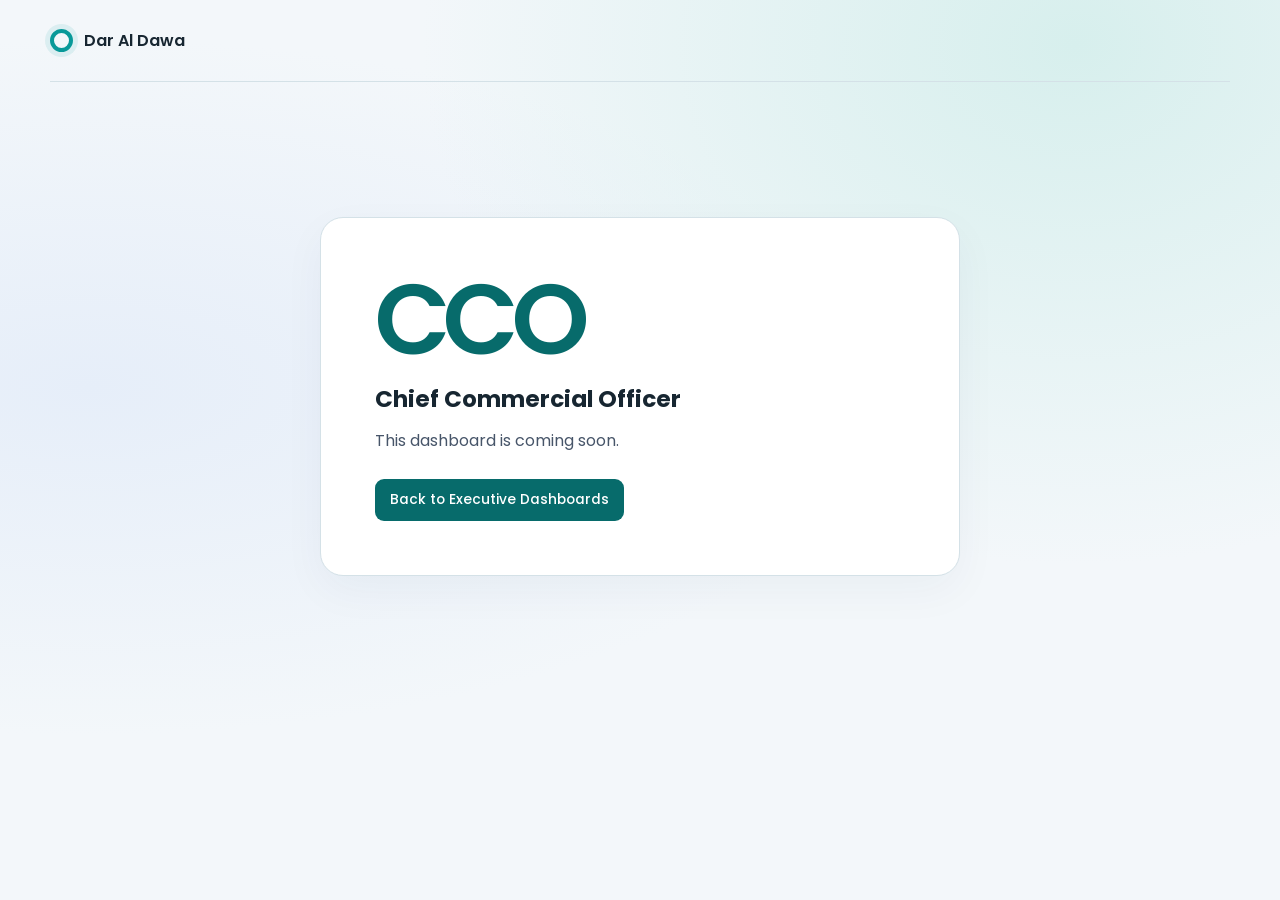
==== CCO/index.html @ ea757106 "Add executive dashboard landing page for CEO, CFO and CCO" ====
<!doctype html>
<html lang="en">
<head>
  <meta charset="utf-8">
  <meta name="viewport" content="width=device-width, initial-scale=1">
  <meta name="theme-color" content="#f3f7fa">
  <title>CCO Workspace | Dar Al Dawa</title>
  <link rel="stylesheet" href="../assets/executive.css">
</head>
<body>
  <div class="frame">
    <header class="masthead"><a class="brand" href="../">Dar Al Dawa</a></header>
    <main class="pending">
      <h1>CCO</h1>
      <h2>Chief Commercial Officer</h2>
      <p>This dashboard is coming soon.</p>
      <a class="return" href="../">Back to Executive Dashboards</a>
    </main>
  </div>
</body>
</html>
---- assets/executive.css ----
@import url('https://fonts.googleapis.com/css2?family=Poppins:wght@400;500;600;700&display=swap');

:root {
  color-scheme: light;
  font-family: Poppins, system-ui, sans-serif;
  --ink: #172631;
  --muted: #475569;
  --teal: #076b6b;
  --brand: #099999;
  --navy: #003577;
  --line: #d4e1e7;
}
* { box-sizing: border-box; }
body {
  min-height: 100vh;
  margin: 0;
  color: var(--ink);
  background: radial-gradient(ellipse at 84% 5%, #d7efed 0%, transparent 43%),
              radial-gradient(ellipse at 7% 43%, #e6eef9, transparent 48%), #f3f7fa;
}
a { color: inherit; }
a:focus-visible { outline: 3px solid var(--teal); outline-offset: 5px; }
.frame { width: min(1180px, calc(100% - 56px)); margin-inline: auto; padding-bottom: 52px; }
.masthead {
  min-height: 82px;
  display: flex;
  align-items: center;
  border-bottom: 1px solid var(--line);
}
.brand { display: inline-flex; align-items: center; gap: 11px; font-weight: 600; font-size: 1rem; text-decoration: none; }
.brand::before {
  content: "";
  width: 15px;
  height: 15px;
  border: 4px solid var(--brand);
  border-radius: 50%;
  box-shadow: 0 0 0 5px #09999919;
}
.intro { margin-block: clamp(40px, 8vh, 90px) 30px; }
h1, h2, p { margin: 0; }
.intro h1, .pending h1 {
  font-size: clamp(2.55rem, 8vw, 6.2rem);
  font-weight: 600;
  line-height: .97;
  letter-spacing: -.078em;
}
.intro h1 span { color: var(--teal); }
.intro p { color: var(--muted); margin-top: 19px; font-size: .94rem; }
.workspaces { display: grid; grid-template-columns: 1.16fr 1fr 1fr; gap: 16px; }
.workspace {
  position: relative;
  display: flex;
  min-width: 0;
  flex-direction: column;
  padding: 13px;
  overflow: hidden;
  border: 1px solid var(--line);
  border-radius: 23px;
  background: #fff;
  box-shadow: 0 15px 44px #0b34540b;
  text-decoration: none;
  transition: transform .25s ease, box-shadow .25s ease, border-color .25s ease;
}
.workspace:hover { transform: translateY(-5px); border-color: #61a9a4; box-shadow: 0 20px 42px #0b34541b; }
.workspace--ceo { background: #092d37; color: #fff; border-color: #224952; box-shadow: 0 15px 42px #092d373b; }
.art { height: 132px; position: relative; overflow: hidden; isolation: isolate; border-radius: 13px; }
.workspace--ceo .art { background: radial-gradient(ellipse at 52% 90%, #226868, #102f3b 72%); }
.workspace--cfo .art { background: linear-gradient(145deg, #edf4fc, #d9e9fa); }
.workspace--cco .art { background: linear-gradient(145deg, #e9f7f4, #cdebe6); }
.grid-plane {
  position: absolute;
  inset: 0;
  background-image: linear-gradient(90deg, currentColor 1px, transparent 1px),
                    linear-gradient(currentColor 1px, transparent 1px);
  background-size: 22px 22px;
  opacity: .11;
  mask-image: linear-gradient(90deg, transparent, black 34%, black 72%, transparent);
}
.orbit, .radar-core {
  position: absolute;
  left: 50%;
  top: 55%;
  aspect-ratio: 1;
  border-radius: 50%;
  transform: translate(-50%, -50%);
}
.orbit { border: 1px solid #8defdb5e; }
.orbit--outer { width: 144px; }
.orbit--inner { width: 99px; }
.radar-core { display: grid; place-items: center; width: 52px; background: #56d7c83b; border: 1px solid #85ead197; }
.radar-core span, .satellite { width: 8px; height: 8px; border-radius: 50%; background: #8defdb; box-shadow: 0 0 18px #7fe9d3; }
.satellite { position: absolute; top: 29%; left: calc(50% + 38px); }
.satellite--two { top: 64%; left: calc(50% - 70px); width: 5px; height: 5px; }
.bar-graph, .signal {
  position: absolute;
  inset: 21px 18% 12px;
  display: flex;
  gap: 7%;
  align-items: end;
  justify-content: center;
}
.bar-graph i { width: 15%; border: 1px solid #477caa; border-radius: 6px 6px 2px 2px; background: linear-gradient(#83afd4, #d3e6fa); }
.bar-graph i:nth-child(1) { height: 27%; }
.bar-graph i:nth-child(2) { height: 53%; }
.bar-graph i:nth-child(3) { height: 42%; }
.bar-graph i:nth-child(4) { height: 69%; }
.bar-graph i:nth-child(5) { height: 95%; background: linear-gradient(#2e6799, #7ba9d3); }
.signal { align-items: center; transform: rotate(-13deg); }
.signal i { width: 15%; border: 1px solid #3b938b; border-radius: 999px; background: #63c3b2a0; }
.signal i:nth-child(1), .signal i:nth-child(5) { height: 19%; }
.signal i:nth-child(2), .signal i:nth-child(4) { height: 38%; }
.signal i:nth-child(3) { height: 70%; background: #099999; }
.role { margin: 18px 9px 11px; }
.role h2 { font-size: 2.25rem; font-weight: 600; line-height: 1.05; letter-spacing: -.055em; }
.role p { margin-top: 4px; font-size: .8rem; font-weight: 600; }
.scope { margin: 0 9px 18px; font-size: .81rem; line-height: 1.65; color: var(--muted); }
.workspace--ceo .scope { color: #c5e0e3; }
.card-footer {
  display: flex;
  align-items: center;
  justify-content: space-between;
  margin: auto 9px 0;
  padding: 12px 0 2px;
  border-top: 1px solid var(--line);
  font-size: .78rem;
  font-weight: 600;
  color: var(--teal);
}
.workspace--ceo .card-footer { color: #a6f5e5; border-color: #45666d; }
.arrow {
  display: grid;
  width: 36px;
  height: 36px;
  place-items: center;
  border: 1px solid currentColor;
  border-radius: 50%;
  font-size: 1.12rem;
  line-height: 1;
  transition: transform .25s ease;
}
.workspace:hover .arrow { transform: rotate(13deg); }
.pending {
  max-width: 640px;
  margin: clamp(50px, 15vh, 150px) auto 0;
  padding: clamp(24px, 6vw, 54px);
  background: #fff;
  border: 1px solid var(--line);
  border-radius: 23px;
  box-shadow: 0 15px 44px #0b34540b;
}
.pending h1 { color: var(--teal); }
.pending h2 { margin-top: 14px; font-size: clamp(1.05rem, 4vw, 1.45rem); }
.pending p { color: var(--muted); margin: 12px 0 26px; }
.return { display: inline-block; background: var(--teal); color: #fff; padding: 11px 15px; border-radius: 9px; text-decoration: none; font-weight: 500; font-size: .86rem; }
.return:hover { background: #055557; }
@media (max-width: 740px) {
  .frame { width: calc(100% - 32px); }
  .masthead { min-height: 62px; }
  .workspaces { grid-template-columns: 1fr; gap: 13px; }
  .art { height: 108px; }
  .intro { margin-top: 38px; margin-bottom: 23px; }
}
@media (prefers-reduced-motion: reduce) {
  .workspace, .arrow { transition: none; }
  .workspace:hover, .workspace:hover .arrow { transform: none; }
}
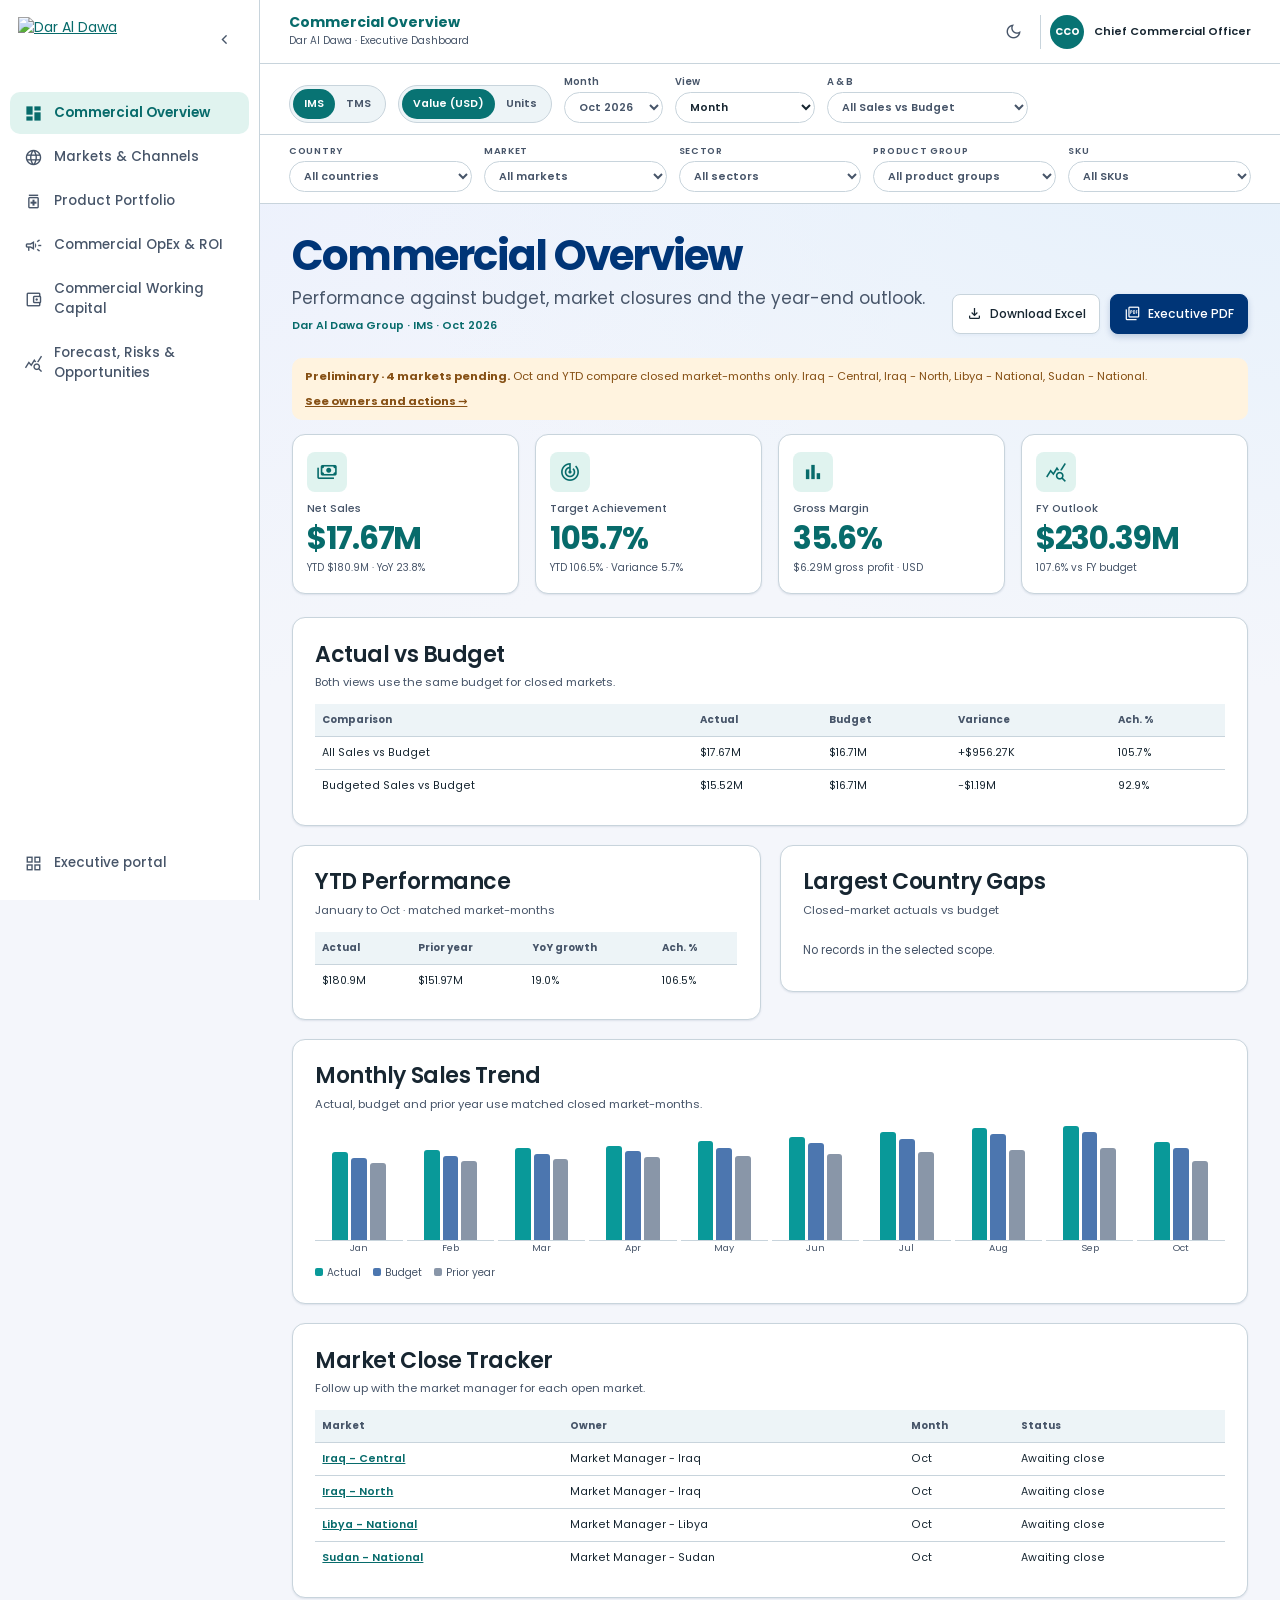
==== commit 93b5d895: "Launch CCO dashboard with IMS, TMS, market close and forecasts" ====
--- a/CCO/index.html
+++ b/CCO/index.html
@@ -1,21 +1,69 @@
 <!doctype html>
 <html lang="en">
 <head>
-  <meta charset="utf-8">
-  <meta name="viewport" content="width=device-width, initial-scale=1">
-  <meta name="theme-color" content="#f3f7fa">
-  <title>CCO Workspace | Dar Al Dawa</title>
-  <link rel="stylesheet" href="../assets/executive.css">
+<meta charset="utf-8">
+<meta name="viewport" content="width=device-width, initial-scale=1">
+<meta name="theme-color" content="#f4f6fb">
+<title>CCO Dashboard | Dar Al Dawa</title>
+<link rel="stylesheet" href="https://fonts.googleapis.com/css2?family=Material+Symbols+Outlined:opsz,wght,FILL,GRAD@20..48,100..700,0..1,-50..200&amp;display=swap">
+<link rel="stylesheet" href="../CFO/dashboard.css?v=aligned">
+<link rel="stylesheet" href="./commercial.css">
+<script type="module" src="./commercial.js"></script>
 </head>
 <body>
-  <div class="frame">
-    <header class="masthead"><a class="brand" href="../">Dar Al Dawa</a></header>
-    <main class="pending">
-      <h1>CCO</h1>
-      <h2>Chief Commercial Officer</h2>
-      <p>This dashboard is coming soon.</p>
-      <a class="return" href="../">Back to Executive Dashboards</a>
-    </main>
-  </div>
+<div class="app">
+  <aside class="sidebar" id="navigation" aria-label="Dashboard navigation">
+    <div class="brand-row">
+      <a class="brand" href="../" aria-label="Dar Al Dawa executive portal"><img src="https://www.dadgroup.com/wp-content/uploads/2023/11/uplift-dad-website-05.png" alt="Dar Al Dawa" width="160" height="44"></a>
+      <button class="icon-button collapse" id="collapse" type="button" aria-controls="navigation" aria-expanded="true" aria-label="Collapse navigation"><span class="material-symbols-outlined" aria-hidden="true">chevron_left</span></button>
+    </div>
+    <nav id="sections"></nav>
+    <a class="portal-link" href="../" aria-label="Executive portal"><span class="material-symbols-outlined nav-icon" aria-hidden="true">grid_view</span><span class="nav-label">Executive portal</span></a>
+  </aside>
+  <button class="scrim" id="scrim" type="button" aria-label="Close navigation" hidden></button>
+  <main>
+    <header class="topbar">
+      <button class="button menu" id="menu" type="button" aria-controls="navigation" aria-expanded="false" aria-label="Open navigation"><span class="material-symbols-outlined" aria-hidden="true">menu</span></button>
+      <div class="top-context"><span class="top-title" id="section-title">Commercial Overview</span><span class="top-subtitle">Dar Al Dawa · Executive Dashboard</span></div>
+      <div class="top-actions">
+        <button class="icon-button theme" id="theme" type="button" aria-label="Toggle dark mode" aria-pressed="false"><span class="material-symbols-outlined" id="theme-icon" aria-hidden="true">dark_mode</span></button>
+        <div class="profile"><span class="avatar" aria-hidden="true">CCO</span><span class="profile-name">Chief Commercial Officer</span></div>
+      </div>
+    </header>
+    <div class="cco-toolbar">
+      <div class="switch" id="sales-type" aria-label="Sales basis">
+        <button type="button" data-type="IMS" title="In Market Sales">IMS</button>
+        <button type="button" data-type="TMS" title="To Market Sales">TMS</button>
+      </div>
+      <div class="switch" id="sales-unit" aria-label="Measurement">
+        <button type="button" data-unit="Usd">Value (USD)</button>
+        <button type="button" data-unit="Units">Units</button>
+      </div>
+      <label>Month<select id="month"></select></label>
+      <label>View<select id="period"><option value="month">Month</option><option value="quarter">Quarter to date</option><option value="ytd">YTD</option></select></label>
+      <label>A &amp; B<select id="mode"><option value="all">All Sales vs Budget</option><option value="budgeted">Budgeted Sales vs Budget</option></select></label>
+    </div>
+    <form id="filters" class="filters cco-filters">
+      <label>Country<select id="country"></select></label>
+      <label>Market<select id="market"></select></label>
+      <label>Sector<select id="sector"></select></label>
+      <label>Product Group<select id="group"></select></label>
+      <label>SKU<select id="sku"></select></label>
+    </form>
+    <div class="content">
+      <header class="hero">
+        <div><h1 id="page-title">CCO Dashboard</h1><p id="subtitle"></p><p class="eyebrow" id="scope-label">Dar Al Dawa Group</p></div>
+        <div class="actions">
+          <button class="button" id="excel" type="button"><span class="material-symbols-outlined" aria-hidden="true">file_download</span> Download Excel</button>
+          <button class="button primary" id="pdf" type="button"><span class="material-symbols-outlined" aria-hidden="true">picture_as_pdf</span> Executive PDF</button>
+        </div>
+      </header>
+      <div id="close-note"></div>
+      <section id="view" aria-labelledby="page-title"></section>
+    </div>
+  </main>
+</div>
+<p class="sr-only" id="status" role="status"></p>
+<noscript>This interactive dashboard requires JavaScript.</noscript>
 </body>
 </html>
--- a/CFO/dashboard.css
+++ b/CFO/dashboard.css
@@ -0,0 +1,131 @@
+@import url('https://fonts.googleapis.com/css2?family=Poppins:wght@400;500;600;700&display=swap');
+:root{color-scheme:light;--bg:#f4f6fb;--panel:#fff;--subtle:#edf4f7;--line:#c8d4dc;--ink:#172631;--muted:#475569;--teal:#076b6b;--teal-bg:#e0f3ef;--navy:#003577;--bad:#a12835;--bad-bg:#fff0f1;--warn:#865015;--warn-bg:#fff3df;--shadow:0 1px 2px #0f35551a;font:14px Poppins,system-ui,sans-serif}
+:root.dark{color-scheme:dark;--bg:#101827;--panel:#192436;--subtle:#233149;--line:#405069;--ink:#eef4fb;--muted:#b9c7d8;--teal:#73e2d9;--teal-bg:#1c4249;--navy:#b7d0fa;--bad:#ffacb8;--bad-bg:#482d41;--warn:#ffd287;--warn-bg:#41382f;--shadow:none}
+*{box-sizing:border-box}
+body{margin:0;background:radial-gradient(ellipse at 100% 0,#e2effb 0%,transparent 54%),radial-gradient(ellipse at 0 0,#e9effd 0%,transparent 56%),var(--bg);background-attachment:fixed;color:var(--ink)}
+.dark body{background:var(--bg)}
+button,select{font:inherit;color:inherit}
+button,a,select{-webkit-tap-highlight-color:transparent}
+a{color:var(--teal)}
+button:focus-visible,a:focus-visible,select:focus-visible{outline:2px solid var(--teal);outline-offset:3px}
+.app{display:grid;grid-template-columns:260px minmax(0,1fr);min-height:100vh}
+.app.sidebar-collapsed{grid-template-columns:72px minmax(0,1fr)}
+.sidebar{position:sticky;top:0;height:100dvh;display:flex;flex-direction:column;background:var(--panel);border-right:1px solid var(--line);z-index:5;overflow:auto}
+.brand{display:inline-flex;min-width:0}
+.brand img{width:160px;height:auto;object-fit:contain}
+.brand-row{display:flex;justify-content:space-between;align-items:center;padding:17px 18px;margin-bottom:14px;min-height:78px}
+.dark .brand img{background:#fff;border-radius:8px;padding:5px 8px}
+
+
+#sections{display:grid;gap:2px;padding:0 10px}
+#sections a,.portal-link{display:flex;align-items:center;gap:11px;padding:11px 14px;border-radius:10px;text-decoration:none;color:var(--muted);font-size:13.5px;font-weight:500}
+#sections a:hover,.portal-link:hover{background:var(--teal-bg);color:var(--teal)}
+#sections a[aria-current]{background:var(--teal-bg);color:var(--teal);font-weight:600}
+#sections a[aria-current] .nav-icon{font-variation-settings:"FILL" 1,"wght" 550}
+.nav-icon{font-size:19px;flex:0 0 19px;text-align:center}
+.portal-link{margin:auto 10px 16px}
+main{min-width:0}
+.topbar{min-height:64px;background:var(--panel);border-bottom:1px solid var(--line);display:flex;align-items:center;gap:10px;padding:9px clamp(12px,2.3vw,29px);box-shadow:0 2px 16px #0035770d}
+.top-title{font-size:14px;font-weight:700;color:var(--teal);line-height:1.2}
+.top-subtitle{font-size:10px;color:var(--muted)}
+.top-context{display:grid;gap:2px;min-width:0}
+.top-actions,.profile{display:flex;align-items:center;gap:10px}
+.top-actions{margin-left:auto}
+.profile{border-left:1px solid var(--line);padding-left:9px}
+.profile-name{font-size:11px;font-weight:600;white-space:nowrap}
+.avatar{display:grid;place-items:center;width:34px;height:34px;border-radius:50%;background:#087373;color:white;font-size:10px;font-weight:700}
+.badge,.tag{display:inline-flex;align-items:center;white-space:nowrap;border-radius:100px;padding:4px 9px;font-size:.72rem;font-weight:600;background:var(--teal-bg);color:var(--teal)}
+.icon-button{display:grid;place-items:center;width:34px;height:34px;border:0;border-radius:99px;color:var(--muted);background:transparent;cursor:pointer;flex:none}
+.icon-button:hover{background:var(--subtle)}
+.material-symbols-outlined{font-variation-settings:"FILL" 0,"wght" 350,"GRAD" 0,"opsz" 24;line-height:1;flex-shrink:0}
+.icon-button .material-symbols-outlined{font-size:19px}
+.content{max-width:1650px;margin:auto;padding:28px clamp(14px,2.6vw,32px)}
+.hero{display:flex;justify-content:space-between;align-items:end;gap:18px;margin-bottom:24px}
+h1,h2,h3,p{margin:0}
+h1{font-size:clamp(2rem,3.45vw,3rem);line-height:1.14;letter-spacing:-.042em;color:var(--navy);font-weight:700}
+h2{font-size:clamp(1.13rem,1.72vw,1.71rem);line-height:1.3;letter-spacing:-.022em;color:var(--ink);font-weight:600}
+.eyebrow{font-size:.78rem;font-weight:600;color:var(--teal);margin-top:7px}
+#subtitle,.caption{color:var(--muted);margin-top:5px}
+#subtitle{font-size:clamp(.85rem,1.32vw,1.27rem)}
+.caption{font-size:.81rem}
+.actions{display:flex;gap:10px;flex-wrap:wrap;flex-shrink:0}
+.button{display:inline-flex;align-items:center;justify-content:center;gap:7px;border:1px solid var(--line);border-radius:8px;background:var(--panel);color:var(--ink);font-weight:500;font-size:.87rem;cursor:pointer;padding:10px 13px;white-space:nowrap;box-shadow:0 2px 3px #1f4c940a}
+.button .material-symbols-outlined{font-size:17px}
+.button:hover{background:var(--subtle)}
+.primary{background:#003577;color:#fff;border-color:#003577;box-shadow:0 3px 6px #00357735}
+.primary:hover{background:#082c59}
+.filters{display:grid;grid-template-columns:repeat(5,minmax(0,1fr));gap:12px;background:var(--panel);border-bottom:1px solid var(--line);padding:9px clamp(12px,2.3vw,29px) 11px}
+.filters label{font-size:.67rem;color:var(--muted);text-transform:uppercase;letter-spacing:.075em;font-weight:600;display:grid;gap:3px;min-width:0}
+select{width:100%;border:1px solid var(--line);border-radius:999px;background:var(--panel);padding:6px 10px;font-size:.77rem;font-weight:600;letter-spacing:normal}
+select:hover:not(:disabled){border-color:var(--teal)}
+#period{background:#087373;color:white;border-color:#087373;box-shadow:0 2px 9px #00357726}
+select:disabled{opacity:.72}
+.cards{display:grid;grid-template-columns:repeat(6,minmax(0,1fr));gap:16px;margin-bottom:23px}
+.metric,.panel{background:var(--panel);border:1px solid var(--line);border-radius:13px;box-shadow:var(--shadow);min-width:0}
+.metric{display:flex;flex-direction:column;gap:4px;padding:17px 14px;text-decoration:none;color:var(--ink);transition:box-shadow .18s,border-color .18s}
+.metric-icon{display:grid;place-items:center;align-self:start;width:40px;height:40px;border-radius:8px;background:var(--teal-bg);color:var(--teal);font-size:22px;margin-bottom:5px}
+.metric:hover{border-color:var(--teal)}
+.metric-label{font-size:.78rem;min-height:2.5em;color:var(--muted);font-weight:500}
+.metric-value{font-size:clamp(1.48rem,2.45vw,2.7rem);color:var(--teal);font-weight:700;letter-spacing:-.04em;overflow-wrap:anywhere;line-height:1.13}
+.metric small{font-size:.72rem;color:var(--muted)}
+.good{color:var(--teal)!important}.bad{color:var(--bad)!important}
+.rail,.details{display:grid;gap:19px;align-items:start}
+.rail{grid-template-columns:1.13fr 1fr 1fr;align-items:stretch}
+.details{grid-template-columns:repeat(2,minmax(0,1fr))}
+.full{grid-column:1/-1}
+.panel{padding:clamp(15px,1.75vw,24px)}
+.panel header{display:flex;justify-content:space-between;align-items:start;gap:6px;margin-bottom:13px}
+.panel small{color:var(--muted)}
+.chart{display:grid;gap:6px;min-width:0}
+.chart-row{display:grid;grid-template-columns:minmax(60px,1.2fr) minmax(35px,1fr) auto;gap:7px;align-items:center;font-size:.75rem}
+.chart-row b{font-variant-numeric:tabular-nums;white-space:nowrap}
+.track{height:9px;background:var(--line);border-radius:40px;overflow:hidden}
+.track i{display:block;height:100%;background:var(--teal);border-radius:40px}
+.track i.negative{background:var(--bad)}
+.flag{display:grid;gap:3px;padding:8px 0;text-decoration:none;color:var(--ink);border-top:1px solid var(--line);font-size:.77rem}
+.flag:hover strong{color:var(--teal);text-decoration:underline}
+.flag span{color:var(--muted);font-size:.71rem}
+.flag .tag{justify-self:start;background:var(--warn-bg);color:var(--warn)}
+.statline{padding:8px 0;border-top:1px solid var(--line);display:flex;justify-content:space-between;gap:8px;font-size:.77rem}
+.table-wrap{max-width:100%;overflow:auto}
+table{border-collapse:collapse;width:100%;font-size:.77rem}
+th,td{border-bottom:1px solid var(--line);padding:8px 7px;text-align:left;vertical-align:top}
+th{color:var(--muted);background:var(--subtle);font-size:.72rem}
+td[data-number],th[data-number]{text-align:right;font-variant-numeric:tabular-nums;white-space:nowrap}
+tr:last-child td{border-bottom:0}
+td a{font-weight:600}
+.empty{color:var(--muted);padding:10px 0;font-size:.83rem}
+footer{font-size:.72rem;color:var(--muted);margin-top:18px}
+.panel-emphasis{background:#087373;color:#fff;border-color:#087373;box-shadow:0 8px 18px #17465330}
+.dark .panel-emphasis{background:#16444c;border-color:#41727a}
+.panel-emphasis h2,.panel-emphasis .flag{color:#fff}
+.panel-emphasis .caption,.panel-emphasis .flag>span{color:#e1f3f3}
+.panel-emphasis .flag{border-color:#c7eeee55}
+.panel-emphasis .flag strong{display:flex;gap:7px;align-items:baseline}
+.panel-emphasis .flag strong .material-symbols-outlined{color:#ffe0a2;font-size:16px}
+.panel-emphasis .flag:hover strong{color:#fff}
+.panel-emphasis a:focus-visible{outline-color:#fff}
+.menu,.scrim{display:none}
+@media(min-width:821px){
+  .sidebar-collapsed .brand,.sidebar-collapsed .nav-label{display:none}
+  .sidebar-collapsed .brand-row{justify-content:center;padding-inline:0}
+  .sidebar-collapsed .collapse{transform:rotate(180deg)}
+  .sidebar-collapsed #sections a,.sidebar-collapsed .portal-link{justify-content:center;padding-inline:0}
+}
+.sr-only{position:absolute;width:1px;height:1px;padding:0;overflow:hidden;clip-path:inset(50%);white-space:nowrap}
+@media(max-width:1220px){.cards{grid-template-columns:repeat(3,minmax(0,1fr))}.rail{grid-template-columns:repeat(2,minmax(0,1fr))}.rail> :last-child{grid-column:1/-1}}
+@media(max-width:820px){.app,.app.sidebar-collapsed{display:block}.collapse{display:none}.brand-row{margin-bottom:6px}.filters{gap:6px}.sidebar{position:fixed;inset:0 auto 0 0;width:min(255px,84vw);visibility:hidden;transform:translateX(-100%);transition:transform .2s,visibility .2s}.sidebar.open{visibility:visible;transform:none}.menu{display:block}.scrim:not([hidden]){display:block;position:fixed;inset:0;background:#09191f80;border:0;z-index:4}}
+@media(max-width:520px){.profile-name{display:none}.top-actions{gap:5px}.profile{padding-left:5px}.top-subtitle{display:none}.hero{align-items:start;flex-direction:column}.filters,.cards{grid-template-columns:repeat(2,minmax(0,1fr))}.rail,.details{grid-template-columns:minmax(0,1fr)}.panel{padding:13px}.metric-label{min-height:0}.metric-value{font-size:1.42rem}.cards{gap:8px}.rail,.details{gap:12px}}
+@media(prefers-reduced-motion:reduce){.sidebar{transition:none}}
+.inline{display:inline-block;font-size:.75rem;margin-top:10px;font-weight:600}
+.waterfall{display:grid;gap:7px}
+.waterfall .chart-row{grid-template-columns:minmax(95px,1fr) minmax(45px,1.1fr) auto}
+.button:disabled{opacity:.55;cursor:default}
+.product-tools{display:flex;align-items:end;justify-content:space-between;gap:10px;flex-wrap:wrap;margin-bottom:10px}
+.product-tools label{display:grid;gap:4px;font-size:.76rem;color:var(--muted)}
+.product-tools input{max-width:100%;padding:7px 10px;border:1px solid var(--line);border-radius:8px;background:var(--panel);color:var(--ink);font:inherit}
+.product-tools input:focus-visible,.product-table:focus-visible{outline:2px solid var(--teal);outline-offset:2px}
+.product-table{max-height:26rem}
+.product-table th{position:sticky;top:0;z-index:1}
+
+.product-scope{margin-bottom:10px;padding:9px 12px;border-radius:8px;background:var(--teal-bg);color:var(--ink);font-size:.84rem}
--- a/CCO/commercial.css
+++ b/CCO/commercial.css
@@ -0,0 +1,29 @@
+.cco-toolbar{display:flex;align-items:end;flex-wrap:wrap;gap:12px;padding:11px clamp(12px,2.3vw,29px);background:var(--panel);border-bottom:1px solid var(--line)}
+.cco-toolbar label{display:grid;gap:3px;font-size:.69rem;font-weight:600;color:var(--muted)}
+.switch{display:inline-flex;padding:3px;border:1px solid var(--line);border-radius:99px;background:var(--subtle)}
+.switch button{cursor:pointer;background:transparent;color:var(--muted);border:0;border-radius:99px;font-size:.77rem;font-weight:600;padding:7px 11px;white-space:nowrap}
+.switch button[aria-pressed=true]{background:#087373;color:#fff}
+.cco-filters select{max-width:100%}
+.cco-toolbar #period{background:var(--panel);color:var(--ink);border-color:var(--line);box-shadow:none}
+.close-banner{display:flex;flex-wrap:wrap;align-items:center;justify-content:space-between;gap:8px;background:var(--warn-bg);color:var(--warn);border-radius:10px;margin-bottom:14px;padding:10px 13px;font-size:.8rem}
+.close-banner a{color:inherit;font-weight:700}
+.cco-cards{grid-template-columns:repeat(4,minmax(0,1fr))}
+.cco-cards .metric{min-height:128px}
+.cco-cards .metric-label{min-height:auto}
+.cco-table{max-height:420px}
+.cco-table th{position:sticky;top:0;z-index:1}
+.cco-drill{display:flex;flex-wrap:wrap;align-items:center;gap:6px;margin-bottom:10px;font-size:.77rem}
+.cco-drill a{background:var(--teal-bg);color:var(--teal);padding:4px 8px;border-radius:6px;font-weight:600}
+.cco-details .panel{overflow:hidden}
+.cco-details .panel a{color:var(--teal);font-weight:600}
+.exporting{cursor:progress}
+@media(max-width:1150px){.cco-cards{grid-template-columns:repeat(2,minmax(0,1fr))}}
+@media(max-width:520px){.cco-toolbar{gap:8px}.cco-toolbar label{max-width:100%}.cco-toolbar select{padding-inline:7px}.close-banner{align-items:start}.cco-cards .metric{min-height:0}}
+.cco-trend{display:grid;grid-auto-flow:column;grid-auto-columns:minmax(0,1fr);gap:4px;text-align:center;color:var(--muted);font-size:.67rem}
+.cco-trend-bars{display:flex;align-items:end;height:115px;justify-content:center;gap:3px;border-bottom:1px solid var(--line)}
+.cco-trend-bars i{width:min(18%,18px);border-radius:3px 3px 0 0}
+.cco-trend-bars .series-0,.cco-legend span:nth-child(1)::before{background:#099999}
+.cco-trend-bars .series-1,.cco-legend span:nth-child(2)::before{background:#4c76af}
+.cco-trend-bars .series-2,.cco-legend span:nth-child(3)::before{background:#8996a8}
+.cco-legend{display:flex;flex-wrap:wrap;gap:12px;margin-top:10px;font-size:.73rem;color:var(--muted)}
+.cco-legend span::before{content:"";display:inline-block;width:8px;height:8px;border-radius:2px;margin-right:4px}
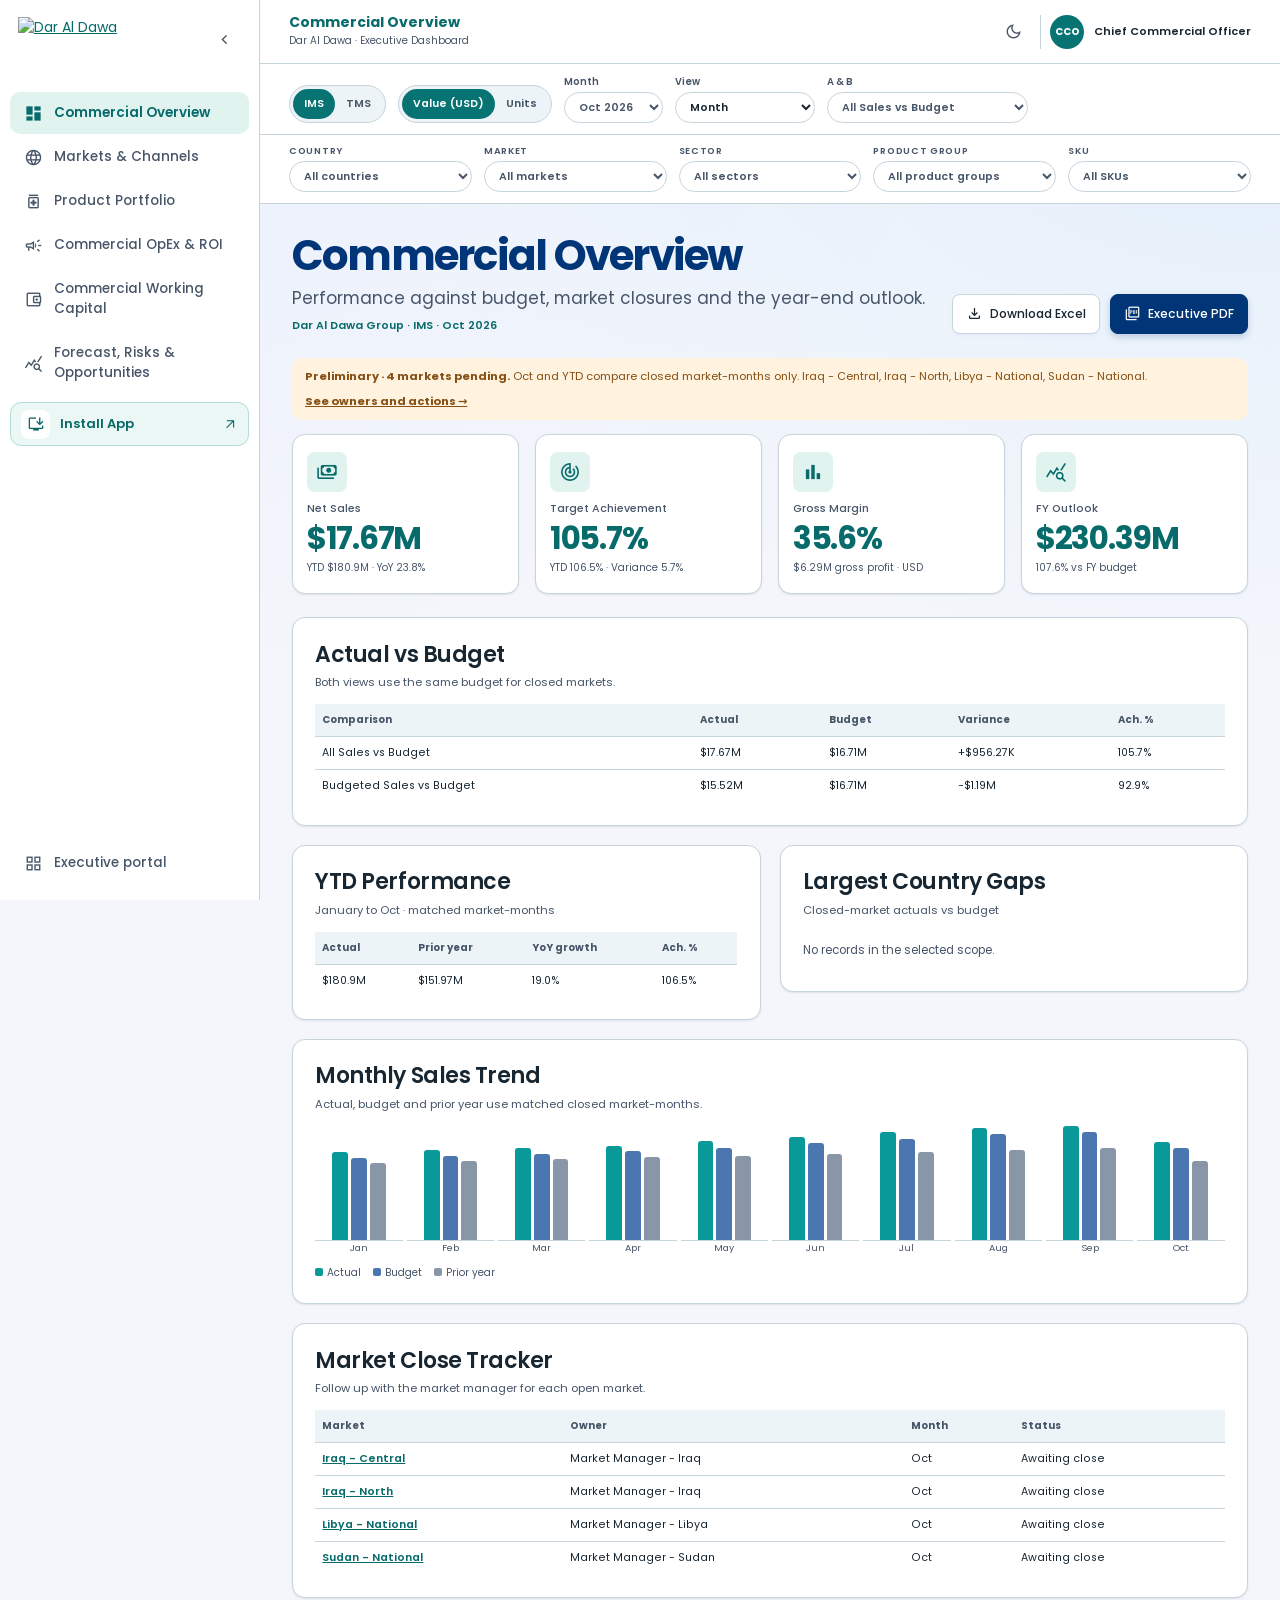
==== commit ea4998e7: "Make CEO, CFO and CCO dashboards independently installable" ====
--- a/CCO/index.html
+++ b/CCO/index.html
@@ -8,7 +8,11 @@
 <link rel="stylesheet" href="https://fonts.googleapis.com/css2?family=Material+Symbols+Outlined:opsz,wght,FILL,GRAD@20..48,100..700,0..1,-50..200&amp;display=swap">
 <link rel="stylesheet" href="../CFO/dashboard.css?v=aligned">
 <link rel="stylesheet" href="./commercial.css">
-<script type="module" src="./commercial.js"></script>
+<script type="module" src="./commercial.js?v=2"></script>
+<link rel="manifest" href="./manifest.webmanifest">
+<link rel="apple-touch-icon" href="../assets/pwa/cco-192.png">
+<link rel="stylesheet" href="../assets/pwa/install.css?v=1">
+<script defer src="../assets/pwa/install.js?v=1"></script>
 </head>
 <body>
 <div class="app">
@@ -18,6 +22,11 @@
       <button class="icon-button collapse" id="collapse" type="button" aria-controls="navigation" aria-expanded="true" aria-label="Collapse navigation"><span class="material-symbols-outlined" aria-hidden="true">chevron_left</span></button>
     </div>
     <nav id="sections"></nav>
+    <button class="app-install" type="button" aria-label="Install App" title="Install App" data-install-app="CCO" hidden>
+      <span class="material-symbols-outlined app-install-icon" aria-hidden="true">install_desktop</span>
+      <span class="app-install-label">Install App</span>
+      <span class="material-symbols-outlined app-install-arrow" aria-hidden="true">arrow_outward</span>
+    </button>
     <a class="portal-link" href="../" aria-label="Executive portal"><span class="material-symbols-outlined nav-icon" aria-hidden="true">grid_view</span><span class="nav-label">Executive portal</span></a>
   </aside>
   <button class="scrim" id="scrim" type="button" aria-label="Close navigation" hidden></button>
--- a/CFO/dashboard.css
+++ b/CFO/dashboard.css
@@ -129,3 +129,105 @@
 .product-table th{position:sticky;top:0;z-index:1}
 
 .product-scope{margin-bottom:10px;padding:9px 12px;border-radius:8px;background:var(--teal-bg);color:var(--ink);font-size:.84rem}
+
+.metric-shell { position:relative; min-width:0; }
+.metric-shell .metric { height:100%; }
+.cfo-info {
+  display:grid;
+  place-items:center;
+  width:34px;
+  height:34px;
+  flex:none;
+  padding:0;
+  border:1px solid var(--line);
+  border-radius:50%;
+  background:var(--subtle);
+  color:var(--teal);
+  cursor:pointer;
+  transition:background-color .18s,border-color .18s;
+}
+.cfo-info:hover { background:var(--teal-bg); border-color:var(--teal); }
+.info-mark {
+  display:grid;
+  place-items:center;
+  width:16px;
+  height:16px;
+  border:1.4px solid currentColor;
+  border-radius:50%;
+  font:700 11px/1 system-ui,sans-serif;
+}
+.metric-shell .cfo-info { position:absolute; inset-block-start:11px; inset-inline-end:10px; }
+.panel-emphasis .cfo-info { background:#ffffff1a; border-color:#ffffff66; color:#fff; }
+.panel-emphasis .cfo-info:hover { background:#ffffff33; border-color:#fff; }
+.panel-emphasis .cfo-info:focus-visible { outline-color:#fff; }
+
+.cfo-help {
+  width:min(660px,calc(100% - 28px));
+  max-height:calc(100dvh - 28px);
+  padding:0;
+  overflow:hidden;
+  border:1px solid var(--line);
+  border-radius:24px;
+  background:var(--panel);
+  color:var(--ink);
+  box-shadow:0 24px 78px #09172855;
+  font:400 1.11rem/1.85 Almarai,system-ui,sans-serif;
+  text-align:start;
+}
+.cfo-help[open] { animation:cfo-help-in .2s ease-out both; }
+.cfo-help::backdrop { background:#101a2b99; backdrop-filter:blur(4px); }
+.help-sheet {
+  display:flex;
+  flex-direction:column;
+  max-height:calc(100dvh - 30px);
+}
+.help-header {
+  display:flex;
+  align-items:center;
+  gap:12px;
+  padding:clamp(14px,4vw,25px);
+  background:var(--subtle);
+  border-bottom:1px solid var(--line);
+}
+.help-header h2 {
+  font:800 clamp(1.3rem,3vw,1.8rem)/1.45 Almarai,system-ui,sans-serif;
+  letter-spacing:normal;
+  flex:1;
+}
+.help-symbol {
+  display:grid;
+  place-items:center;
+  width:40px;
+  height:40px;
+  flex:none;
+  border-radius:13px;
+  color:var(--teal);
+  background:var(--teal-bg);
+  font:700 19px/1 system-ui,sans-serif;
+}
+.help-close { width:40px; height:40px; background:var(--panel); color:var(--ink); font:400 25px/1 system-ui,sans-serif; }
+.help-close:hover { background:var(--teal-bg); }
+.help-scroll {
+  min-height:0;
+  overflow:auto;
+  overscroll-behavior:contain;
+  padding:clamp(16px,4vw,25px);
+}
+.help-scroll:focus-visible { outline:2px solid var(--teal); outline-offset:-3px; }
+.help-scroll p, .help-scroll dd { color:var(--muted); overflow-wrap:anywhere; }
+.help-scroll dl { display:grid; gap:9px; margin:16px 0 0; }
+.help-scroll dl:empty { margin:0; }
+.help-scroll dl > div {
+  padding:10px 13px;
+  border:1px solid var(--line);
+  border-radius:12px;
+  background:var(--subtle);
+}
+.help-scroll dt { color:var(--teal); font-weight:800; overflow-wrap:anywhere; }
+.help-scroll dd { margin:2px 0 0; }
+html:has(.cfo-help[open]) { overflow:hidden; }
+@keyframes cfo-help-in { from { opacity:0; transform:translateY(8px); } }
+@media (prefers-reduced-motion:reduce) {
+  .cfo-help[open] { animation:none; }
+  .cfo-info { transition:none; }
+}
--- a/assets/pwa/install.css
+++ b/assets/pwa/install.css
@@ -0,0 +1,94 @@
+.app-install, .app-install-dialog {
+  --install-bg: #eaf7f5;
+  --install-surface: #ffffff;
+  --install-ink: #172631;
+  --install-accent: #086965;
+  --install-border: #b6dcd8;
+  --install-hover: #d8f0ed;
+}
+.dark .app-install, .dark .app-install-dialog {
+  --install-bg: #1a393e;
+  --install-surface: #192436;
+  --install-ink: #eef4fb;
+  --install-accent: #91ede3;
+  --install-border: #32615f;
+  --install-hover: #244e53;
+}
+.app-install {
+  display: flex;
+  align-items: center;
+  gap: 10px;
+  flex: none;
+  width: calc(100% - 20px);
+  max-width: 100%;
+  min-height: 44px;
+  margin: 8px 10px;
+  padding: 6px 10px;
+  border: 1px solid var(--install-border);
+  border-radius: 11px;
+  background: var(--install-bg);
+  color: var(--install-accent);
+  font: 600 13px/1.35 Poppins, system-ui, sans-serif;
+  text-align: start;
+  cursor: pointer;
+  transition: background-color .18s, border-color .18s;
+}
+.app-install[hidden] { display: none; }
+.app-install:hover { background: var(--install-hover); border-color: var(--install-accent); }
+.app-install:focus-visible, .app-install-done:focus-visible { outline: 2px solid var(--install-accent); outline-offset: 2px; }
+.app-install-icon {
+  display: grid;
+  place-items: center;
+  flex: none;
+  width: 29px;
+  height: 29px;
+  border-radius: 8px;
+  background: var(--install-surface);
+  color: var(--install-accent);
+  font-size: 18px;
+}
+.app-install-arrow { margin-inline-start: auto; font-size: 15px; }
+@media (min-width: 821px) {
+  .sidebar-collapsed .app-install { justify-content: center; padding-inline: 4px; }
+  .sidebar-collapsed :is(.app-install-label,.app-install-arrow) { display: none; }
+}
+@media (min-width: 768px) {
+  #sidebar.collapsed .app-install { justify-content: center; padding-inline: 4px; }
+  #sidebar.collapsed :is(.app-install-label,.app-install-arrow) { display: none; }
+}
+
+.app-install-dialog {
+  width: min(440px, calc(100% - 28px));
+  max-height: calc(100dvh - 28px);
+  margin: auto;
+  padding: 22px;
+  border: 1px solid var(--install-border);
+  border-radius: 18px;
+  background: var(--install-surface);
+  color: var(--install-ink);
+  box-shadow: 0 24px 75px #09172855;
+  font: 400 14px/1.65 Poppins, system-ui, sans-serif;
+}
+.app-install-dialog::backdrop { background: #101a2b99; }
+.app-install-dialog-heading { display: flex; align-items: center; gap: 10px; margin-bottom: 12px; }
+.app-install-dialog-heading .app-install-icon { background: var(--install-bg); }
+.app-install-dialog h2 { margin: 0; color: inherit; font: 700 19px/1.3 Poppins, system-ui, sans-serif; }
+.app-install-dialog p { margin: 0; }
+.app-install-dialog ul { display: grid; gap: 7px; margin: 10px 0 16px; padding-inline-start: 20px; list-style: disc; }
+.app-install-done {
+  padding: 7px 14px;
+  border: 1px solid var(--install-border);
+  border-radius: 8px;
+  background: var(--install-bg);
+  color: var(--install-accent);
+  font-weight: 600;
+  cursor: pointer;
+}
+.app-install-done:hover { background: var(--install-hover); }
+
+@media (display-mode: standalone), (display-mode: minimal-ui), (display-mode: window-controls-overlay), (display-mode: fullscreen), print {
+  .app-install { display: none; }
+}
+@media (prefers-reduced-motion: reduce) {
+  .app-install { transition: none; }
+}
